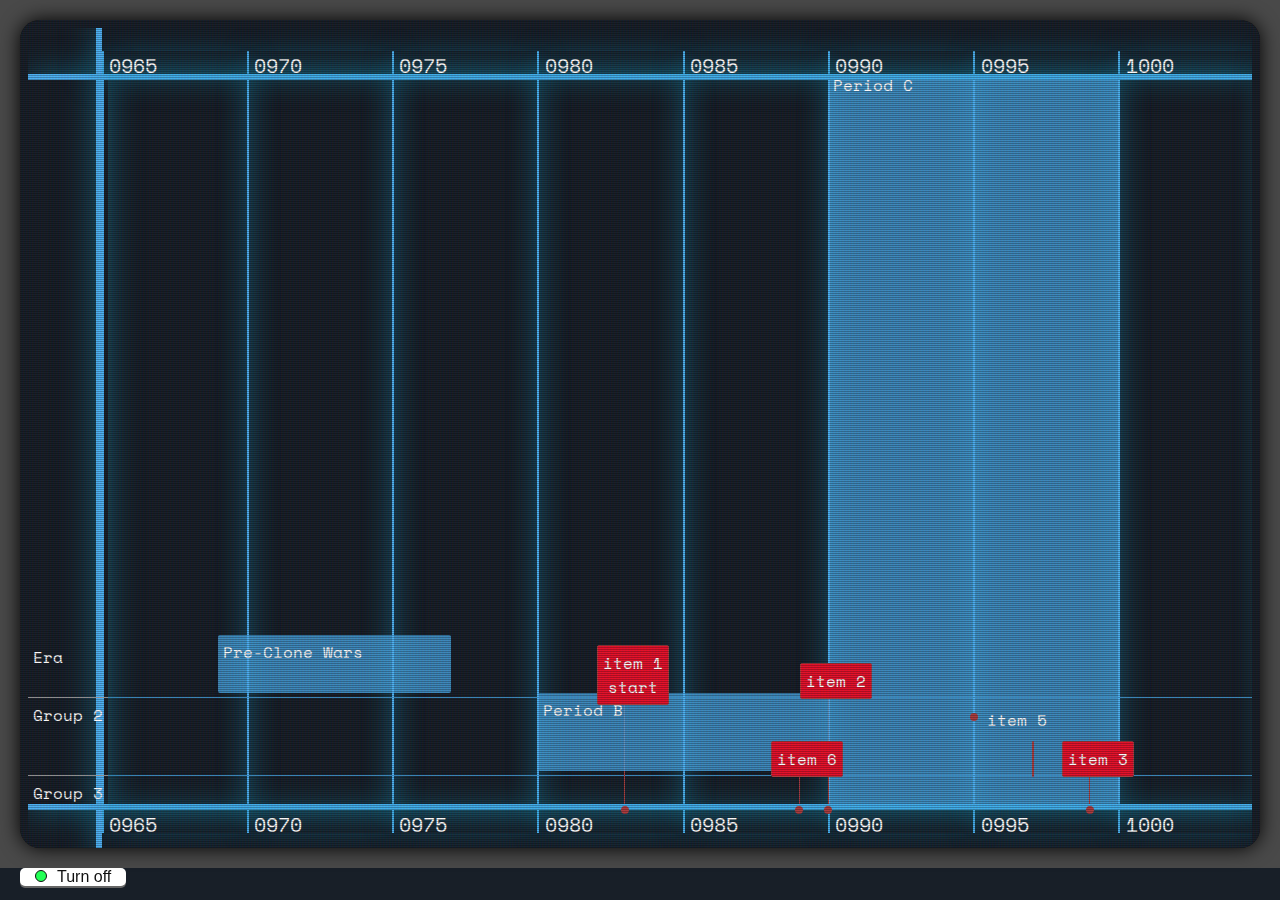
==== index.html @ 7da21a50 "crt style updates" ====
<!DOCTYPE html>
<!-- saved from url=(0071)http://visjs.org/examples/timeline/items/backgroundAreasWithGroups.html -->
<html><head><meta http-equiv="Content-Type" content="text/html; charset=UTF-8">
  <title>Star Wars | Timeline of Galactic History</title>

  <link href="./groups_files/style.css" rel="stylesheet" type="text/css">
  <link href="./groups_files/frame.css" rel="stylesheet" type="text/css">


</head>
<body>

<input type="checkbox" id="switch" checked>
<label for="switch" class="switch-label">Turn </label>

<div class="container">
	  <iframe src="groups.html" class="screen" width="800" height="600"></iframe>
	  <div class="overlay">Timeline of galactic history</div>

</div>

</body>
</html>
---- groups_files/style.css ----
body, html {
	/* Rectangle Copy: */
	background-position: 0px 0px;
	background: #181f28;
	font-family: 'space mono', sans-serif;
    font-size: 12pt;
    font-weight: 400;
}
---- groups_files/frame.css ----
body {
  background: #494949;
  color: white;
  padding: 20px;
  margin: 0px;
}

#switch {
  display: none;
}

.switch-label {
  cursor: pointer;
    background: #fff;
    color: #111;
    padding: 0px;
    padding-left: 15px;
    padding-right: 15px;
    border-radius: 5px;
    margin-top: 10px;
    box-shadow: 0 2px #666;
    position: fixed;
    bottom: 14px;
}
.switch-label::after {
  content: "on";
}
.switch-label::before {
  content: " ";
  display: inline-block;
  border-radius: 100%;
  width: 10px;
  height: 10px;
  background: #003321;
  margin-right: 10px;
  border: 1px solid #111;
}
.switch-label:active {
  box-shadow: none;
  transform: translate3d(0, 2px, 0);
}

#switch:checked + .switch-label::before {
  background: #22ff55;
}
#switch:checked + .switch-label::after {
  content: "off";
}

@keyframes flicker {
  0% {
    opacity: 0.46434;
  }
  5% {
    opacity: 0.85934;
  }
  10% {
    opacity: 0.14733;
  }
  15% {
    opacity: 0.70799;
  }
  20% {
    opacity: 0.16931;
  }
  25% {
    opacity: 0.17488;
  }
  30% {
    opacity: 0.79147;
  }
  35% {
    opacity: 0.23145;
  }
  40% {
    opacity: 0.28722;
  }
  45% {
    opacity: 0.66248;
  }
  50% {
    opacity: 0.96223;
  }
  55% {
    opacity: 0.45726;
  }
  60% {
    opacity: 0.06796;
  }
  65% {
    opacity: 0.00513;
  }
  70% {
    opacity: 0.83797;
  }
  75% {
    opacity: 0.73448;
  }
  80% {
    opacity: 0.63009;
  }
  85% {
    opacity: 0.66978;
  }
  90% {
    opacity: 0.84706;
  }
  95% {
    opacity: 0.76582;
  }
  100% {
    opacity: 0.54226;
  }
}


.container {
  background: #121010;
  height: 92vh;
  position: relative;
  overflow: hidden;
  border-radius: 20px;
  box-shadow: 0 0px 20px 0px black; 
}
.container::after {
  content: " ";
  display: block;
  position: absolute;
  top: 0;
  left: 0;
  bottom: 0;
  right: 0;
  background: rgba(18, 16, 16, 0.1);
  opacity: 0;
  z-index: 2;
  pointer-events: none;
}
.container::before {
  content: " ";
  display: block;
  position: absolute;
  top: 0;
  left: 0;
  bottom: 0;
  right: 0;
  background: linear-gradient(rgba(18, 16, 16, 0) 50%, rgba(0, 0, 0, 0.25) 50%), linear-gradient(90deg, rgba(255, 0, 0, 0.06), rgba(0, 255, 0, 0.02), rgba(0, 0, 255, 0.06));
  z-index: 2;
  background-size: 100% 2px, 3px 100%;
  pointer-events: none;
}

#switch:checked ~ .container::after {
  animation: flicker 0.15s infinite;
}

@keyframes turn-on {
  0% {
    transform: scale(1, 0.8) translate3d(0, 0, 0);
    -webkit-filter: brightness(30);
    filter: brightness(30);
    opacity: 1;
  }
  3.5% {
    transform: scale(1, 0.8) translate3d(0, 100%, 0);
  }
  3.6% {
    transform: scale(1, 0.8) translate3d(0, -100%, 0);
    opacity: 1;
  }
  9% {
    transform: scale(1.3, 0.6) translate3d(0, 100%, 0);
    -webkit-filter: brightness(30);
    filter: brightness(30);
    opacity: 0;
  }
  11% {
    transform: scale(1, 1) translate3d(0, 0, 0);
    -webkit-filter: contrast(0) brightness(0);
    filter: contrast(0) brightness(0);
    opacity: 0;
  }
  100% {
    transform: scale(1, 1) translate3d(0, 0, 0);
    -webkit-filter: contrast(1) brightness(1.2) saturate(1.3);
    filter: contrast(1) brightness(1.2) saturate(1.3);
    opacity: 1;
  }
}
@keyframes turn-off {
  0% {
    transform: scale(1, 1.3) translate3d(0, 0, 0);
    -webkit-filter: brightness(1);
    filter: brightness(1);
    opacity: 1;
  }
  60% {
    transform: scale(1.3, 0.001) translate3d(0, 0, 0);
    -webkit-filter: brightness(10);
    filter: brightness(10);
  }
  100% {
    animation-timing-function: cubic-bezier(0.755, 0.05, 0.855, 0.06);
    transform: scale(0, 0.0001) translate3d(0, 0, 0);
    -webkit-filter: brightness(50);
    filter: brightness(50);
  }
}
.screen {
  width: 100%;
  height: 100%;
  border: none;
}

#switch ~ .container > .screen {
  animation: turn-off 0.55s cubic-bezier(0.23, 1, 0.32, 1);
  animation-fill-mode: forwards;
}

#switch:checked ~ .container > .screen {
  animation: turn-on 2s linear;
  animation-fill-mode: forwards;
}

@keyframes overlay-anim {
  0% {
    visibility: hidden;
  }
  20% {
    visibility: hidden;
  }
  21% {
    visibility: visible;
  }
  100% {
    visibility: hidden;
  }
}
.overlay {
    color: #FFF;
    position: absolute;
    top: 10%;
    left: 7%;
    font-size: 30px;
    visibility: hidden;
    pointer-events: none;
   
}

#switch:checked ~ .container .overlay {
  animation: overlay-anim 5s linear;
  animation-fill-mode: forwards;
}
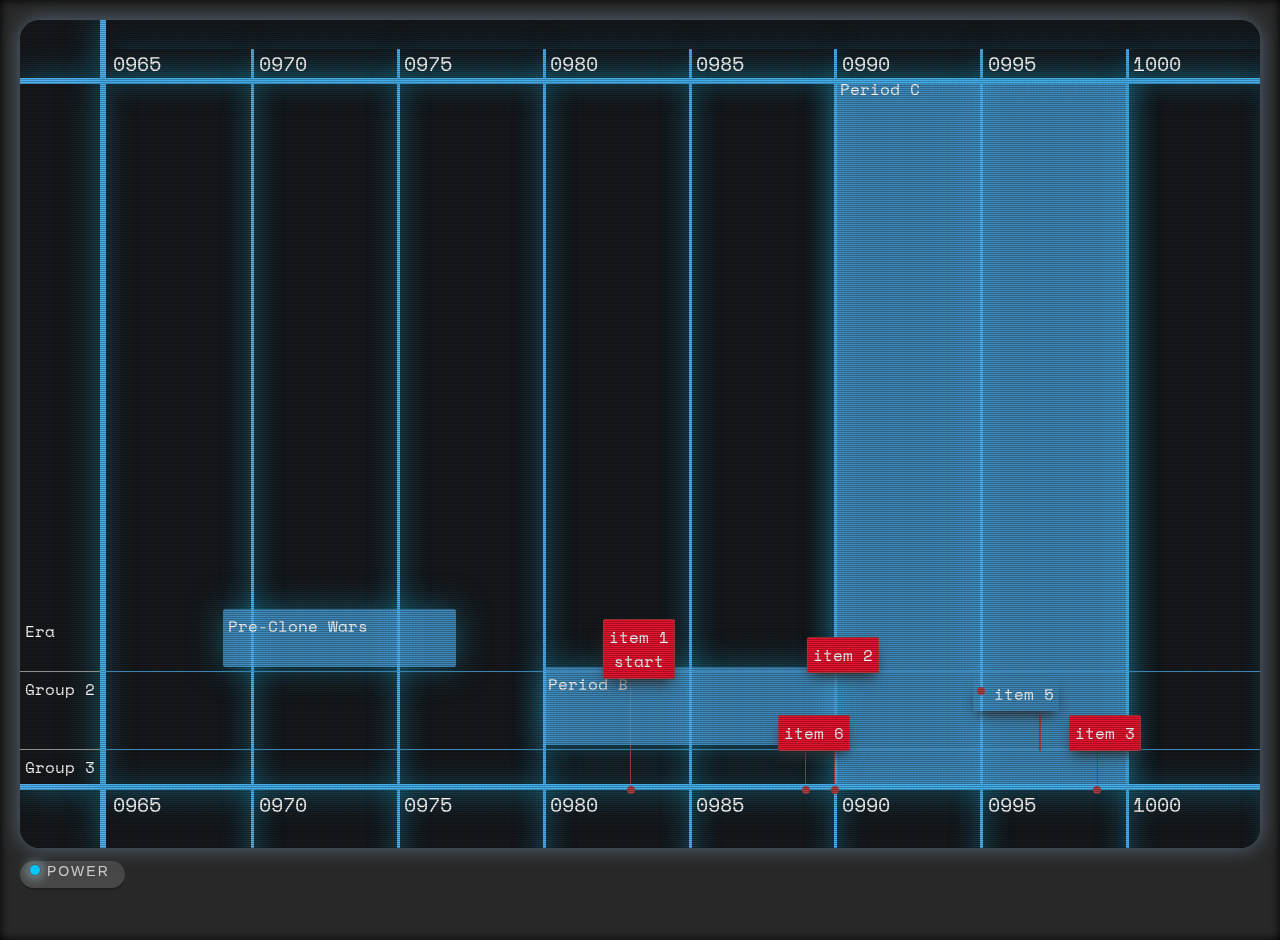
==== commit 618a7a86: "crt style updates2" ====
--- a/index.html
+++ b/index.html
@@ -11,9 +11,11 @@
 <body>
 
 <input type="checkbox" id="switch" checked>
-<label for="switch" class="switch-label">Turn </label>
+<label for="switch" class="switch-label"> </label>
+
 
 <div class="container">
+
 	  <iframe src="groups.html" class="screen" width="800" height="600"></iframe>
 	  <div class="overlay">Timeline of galactic history</div>
 
--- a/groups_files/style.css
+++ b/groups_files/style.css
@@ -1,9 +1,10 @@
-body, html {
+body {
 	/* Rectangle Copy: */
 	background-position: 0px 0px;
-	background: #181f28;
+	background: #14171a;
 	font-family: 'space mono', sans-serif;
     font-size: 12pt;
     font-weight: 400;
+    margin: 0;
 }
 
--- a/groups_files/frame.css
+++ b/groups_files/frame.css
@@ -1,8 +1,10 @@
 body {
-  background: #494949;
+  background: #282828;
   color: white;
   padding: 20px;
   margin: 0px;
+  height: 100vh;
+  box-shadow: inset 0 0 10px #000000;
 }
 
 #switch {
@@ -10,20 +12,23 @@
 }
 
 .switch-label {
-  cursor: pointer;
-    background: #fff;
-    color: #111;
-    padding: 0px;
-    padding-left: 15px;
+    cursor: pointer;
+    background: #474747;
+    color: #ccc;
+    /* padding: 0px; */
+    padding-left: 9px;
     padding-right: 15px;
-    border-radius: 5px;
-    margin-top: 10px;
-    box-shadow: 0 2px #666;
+    padding-top: 2px;
+    border-radius: 15px;
+    box-shadow: 0 2px #1e1e1e;
     position: fixed;
-    bottom: 14px;
+    bottom: 12px;
+    font-size: 14px;
+    height: 25px;
+    letter-spacing: 2px;
 }
 .switch-label::after {
-  content: "on";
+  content: "POWER";
 }
 .switch-label::before {
   content: " ";
@@ -32,8 +37,7 @@
   width: 10px;
   height: 10px;
   background: #003321;
-  margin-right: 10px;
-  border: 1px solid #111;
+  border: 1px solid #535757;
 }
 .switch-label:active {
   box-shadow: none;
@@ -41,10 +45,13 @@
 }
 
 #switch:checked + .switch-label::before {
-  background: #22ff55;
+  background: #02C8FF;
+  box-shadow: 0 0px 13px #c1eefb;
+
+
 }
 #switch:checked + .switch-label::after {
-  content: "off";
+  content: "POWER";
 }
 
 @keyframes flicker {
@@ -120,7 +127,7 @@
   position: relative;
   overflow: hidden;
   border-radius: 20px;
-  box-shadow: 0 0px 20px 0px black; 
+  box-shadow: 0 0px 20px 0px #58697b; 
 }
 .container::after {
   content: " ";
@@ -243,6 +250,7 @@
     font-size: 30px;
     visibility: hidden;
     pointer-events: none;
+        padding: 20px;
    
 }
 
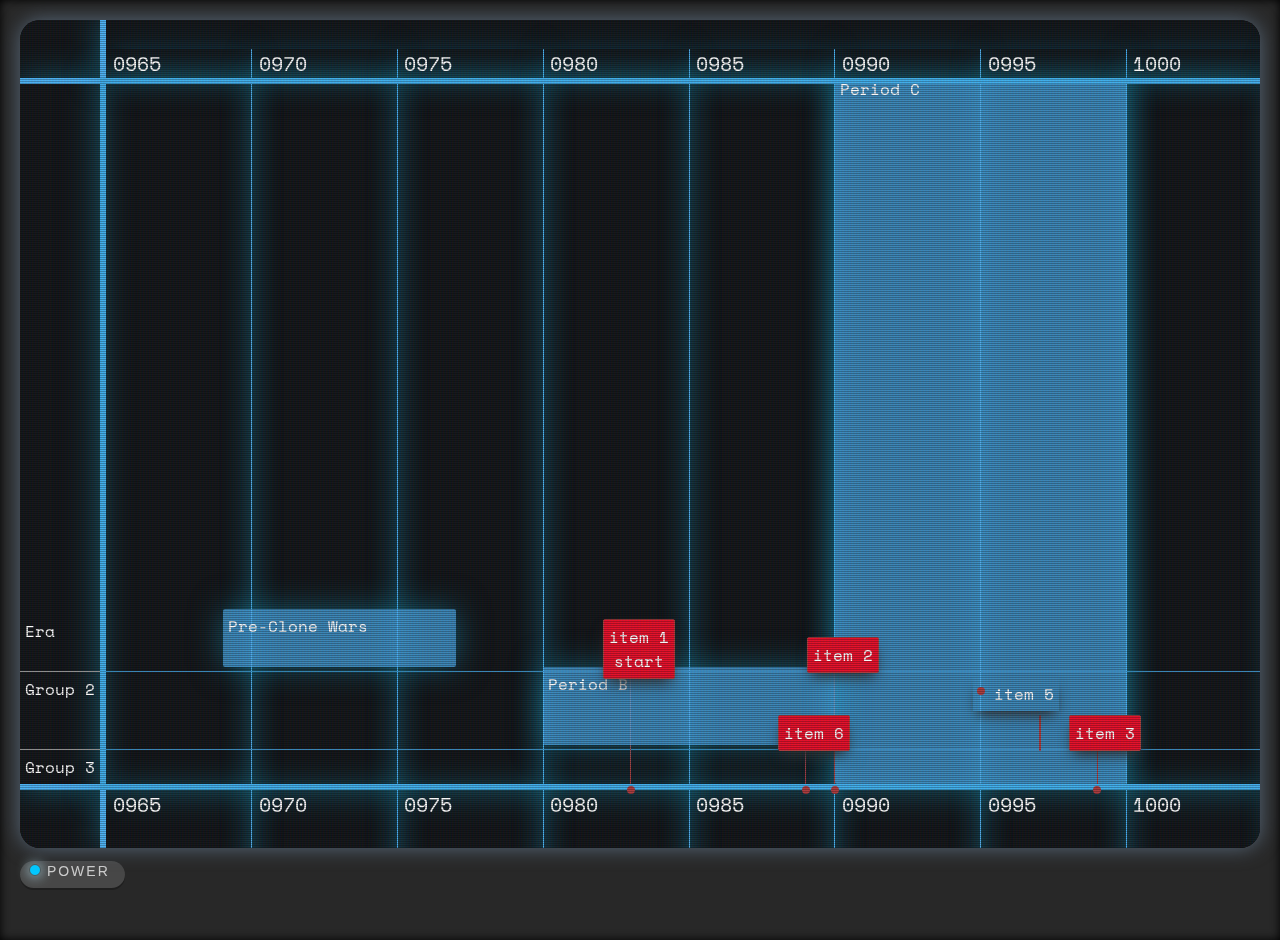
==== commit 8a05a0da: "glitch intro title" ====
--- a/index.html
+++ b/index.html
@@ -16,8 +16,8 @@
 
 <div class="container">
 
-	  <iframe src="groups.html" class="screen" width="800" height="600"></iframe>
-	  <div class="overlay">Timeline of galactic history</div>
+	  <iframe src="groups.html" class="screen"></iframe>
+	  <div class="overlay glitch" data-text="Timeline of galactic history">Timeline of galactic history</div>
 
 </div>
 
--- a/groups_files/frame.css
+++ b/groups_files/frame.css
@@ -243,14 +243,14 @@
   }
 }
 .overlay {
-    color: #FFF;
+    color: rgba(255,255,255,0.62);
     position: absolute;
     top: 10%;
     left: 7%;
     font-size: 30px;
     visibility: hidden;
     pointer-events: none;
-        padding: 20px;
+    width: 100%;
    
 }
 
@@ -258,3 +258,166 @@
   animation: overlay-anim 5s linear;
   animation-fill-mode: forwards;
 }
+
+---
+
+.glitch {
+  color: white;
+  font-size: 100px;
+  position: relative;
+  width: 400px;
+  margin: 0 auto;
+}
+
+@keyframes noise-anim {
+  0% {
+    clip: rect(5px, 9999px, 70px, 0);
+  }
+  5% {
+    clip: rect(11px, 9999px, 92px, 0);
+  }
+  10% {
+    clip: rect(40px, 9999px, 58px, 0);
+  }
+  15% {
+    clip: rect(65px, 9999px, 26px, 0);
+  }
+  20% {
+    clip: rect(92px, 9999px, 59px, 0);
+  }
+  25% {
+    clip: rect(55px, 9999px, 71px, 0);
+  }
+  30% {
+    clip: rect(29px, 9999px, 94px, 0);
+  }
+  35% {
+    clip: rect(88px, 9999px, 85px, 0);
+  }
+  40% {
+    clip: rect(45px, 9999px, 13px, 0);
+  }
+  45% {
+    clip: rect(19px, 9999px, 67px, 0);
+  }
+  50% {
+    clip: rect(78px, 9999px, 87px, 0);
+  }
+  55% {
+    clip: rect(51px, 9999px, 5px, 0);
+  }
+  60% {
+    clip: rect(39px, 9999px, 83px, 0);
+  }
+  65% {
+    clip: rect(7px, 9999px, 74px, 0);
+  }
+  70% {
+    clip: rect(4px, 9999px, 74px, 0);
+  }
+  75% {
+    clip: rect(36px, 9999px, 2px, 0);
+  }
+  80% {
+    clip: rect(92px, 9999px, 48px, 0);
+  }
+  85% {
+    clip: rect(39px, 9999px, 50px, 0);
+  }
+  90% {
+    clip: rect(28px, 9999px, 20px, 0);
+  }
+  95% {
+    clip: rect(89px, 9999px, 64px, 0);
+  }
+  100% {
+    clip: rect(46px, 9999px, 41px, 0);
+  }
+}
+.glitch:after {
+  content: attr(data-text);
+  position: absolute;
+  left: 2px;
+  top: 0;
+  color: rgba(255,255,255,0.62);
+  overflow: hidden;
+  clip: rect(0, 900px, 0, 0);
+  animation: noise-anim 2s infinite linear alternate-reverse;
+}
+
+@keyframes noise-anim-2 {
+  0% {
+    clip: rect(28px, 9999px, 21px, 0);
+  }
+  5% {
+    clip: rect(38px, 9999px, 35px, 0);
+  }
+  10% {
+    clip: rect(72px, 9999px, 2px, 0);
+  }
+  15% {
+    clip: rect(63px, 9999px, 11px, 0);
+  }
+  20% {
+    clip: rect(29px, 9999px, 84px, 0);
+  }
+  25% {
+    clip: rect(11px, 9999px, 54px, 0);
+  }
+  30% {
+    clip: rect(54px, 9999px, 63px, 0);
+  }
+  35% {
+    clip: rect(43px, 9999px, 100px, 0);
+  }
+  40% {
+    clip: rect(18px, 9999px, 9px, 0);
+  }
+  45% {
+    clip: rect(40px, 9999px, 17px, 0);
+  }
+  50% {
+    clip: rect(64px, 9999px, 24px, 0);
+  }
+  55% {
+    clip: rect(85px, 9999px, 47px, 0);
+  }
+  60% {
+    clip: rect(39px, 9999px, 49px, 0);
+  }
+  65% {
+    clip: rect(27px, 9999px, 90px, 0);
+  }
+  70% {
+    clip: rect(57px, 9999px, 44px, 0);
+  }
+  75% {
+    clip: rect(82px, 9999px, 8px, 0);
+  }
+  80% {
+    clip: rect(93px, 9999px, 26px, 0);
+  }
+  85% {
+    clip: rect(74px, 9999px, 41px, 0);
+  }
+  90% {
+    clip: rect(40px, 9999px, 82px, 0);
+  }
+  95% {
+    clip: rect(69px, 9999px, 77px, 0);
+  }
+  100% {
+    clip: rect(1px, 9999px, 41px, 0);
+  }
+}
+.glitch:before {
+  content: attr(data-text);
+  position: absolute;
+  left: -2px;
+  top: 0;
+  color: rgba(255,255,255,0.62);
+  overflow: hidden;
+  clip: rect(0, 900px, 0, 0);
+  animation: noise-anim-2 3s infinite linear alternate-reverse;
+}
+
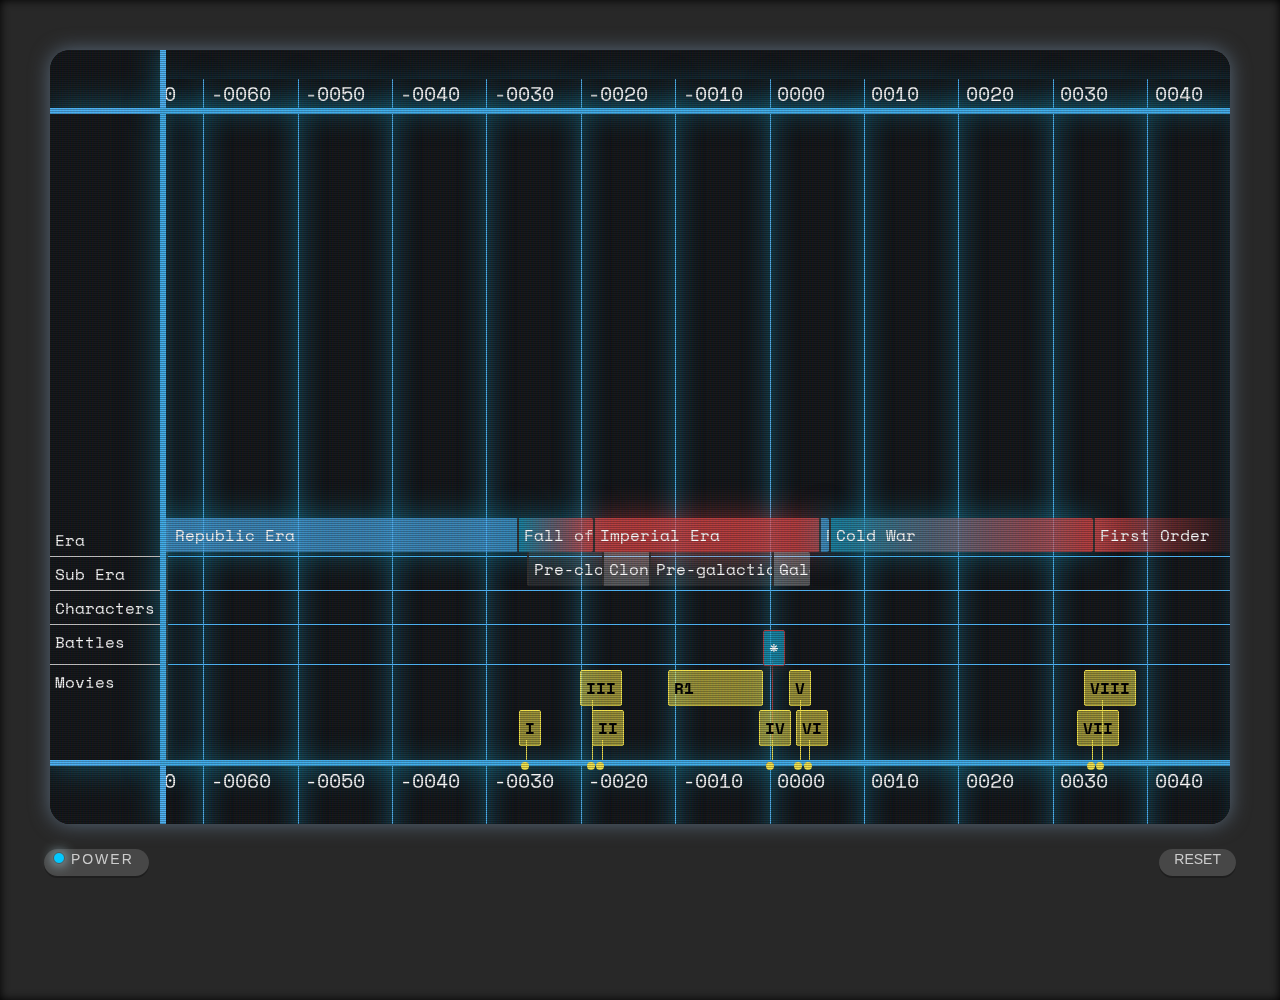
==== commit 31e78045: "minor tweaks" ====
--- a/index.html
+++ b/index.html
@@ -12,6 +12,7 @@
 
 <input type="checkbox" id="switch" checked>
 <label for="switch" class="switch-label"> </label>
+<label class="button"> </label>
 
 
 <div class="container">
--- a/groups_files/style.css
+++ b/groups_files/style.css
@@ -8,3 +8,58 @@
     margin: 0;
 }
 
+.prehistory {
+	background: rgba(255, 255, 255, 0.07) !important;
+	box-shadow: none !important;
+}
+
+.imperialera {
+	background: rgba(246, 78, 78, 0.72) !important;
+	box-shadow: 0px 0px 32px 0px rgba(246, 78, 78, 0.5) !important;
+}
+
+.falloftherepublic {
+	background: -moz-linear-gradient(left, rgba(25,167,207,0.72) 0%, rgba(246,78,78,0.72) 100%) !important; /* FF3.6-15 */
+	background: -webkit-linear-gradient(left, rgba(25,167,207,0.72) 0%,rgba(246,78,78,0.72) 100%) !important; /* Chrome10-25,Safari5.1-6 */
+	background: linear-gradient(to right, rgba(25,167,207,0.72) 0%,rgba(246,78,78,0.72) 100%) !important; /* W3C, IE10+, FF16+, Chrome26+, Opera12+, Safari7+ */
+	filter: progid:DXImageTransform.Microsoft.gradient( startColorstr='#b819a7cf', endColorstr='#b8f64e4e',GradientType=1 ); /* IE6-9 */
+}
+
+.falloftheoldrepublic {
+	background: rgba(78, 180, 246, 0.22) !important;
+	box-shadow: none !important;
+}
+
+.firstorder {
+	background: -moz-linear-gradient(left, rgba(246,78,78,0.72) 0%, rgba(255,255,255,0) 100%) !important; /* FF3.6-15 */
+	background: -webkit-linear-gradient(left, rgba(246,78,78,0.72) 0%,rgba(255,255,255,0) 100%) !important; /* Chrome10-25,Safari5.1-6 */
+	background: linear-gradient(to right, rgba(246,78,78,0.72) 0%,rgba(255,255,255,0) 100%) !important; /* W3C, IE10+, FF16+, Chrome26+, Opera12+, Safari7+ */
+	box-shadow: none !important;
+}
+
+.movie {
+	background: rgba(246, 231, 78, .6);
+	box-shadow: none !important;
+	color: black;
+	font-weight: bold;
+	text-transform: uppercase;
+	border-color: rgba(246, 231, 78, 1) !important;
+}
+
+.preclone {
+	background: rgba(255,255,255, 0.1) !important;
+	box-shadow: none !important;
+}
+
+.theclonewars {
+	background: rgba(255,255,255, .3) !important;
+	box-shadow: none !important;
+}
+
+.battlegood {
+	background: rgba(25,167,207,0.72) !important;
+}
+
+.battlebad {
+	background: red !important;
+}--- a/groups_files/frame.css
+++ b/groups_files/frame.css
@@ -1,15 +1,39 @@
 body {
   background: #282828;
   color: white;
-  padding: 20px;
+  padding: 50px;
   margin: 0px;
   height: 100vh;
   box-shadow: inset 0 0 10px #000000;
+
 }
 
 #switch {
   display: none;
 }
+
+.button {
+    cursor: pointer;
+    background: #474747;
+    color: #ccc;
+    /* padding: 0px; */
+    padding-left: 15px;
+    padding-right: 15px;
+    padding-top: 2px;
+    border-radius: 15px;
+    box-shadow: 0 2px #1e1e1e;
+    position: fixed;
+    bottom: 24px;
+    right: 44px;
+    font-size: 14px;
+    height: 25px;
+}
+
+.button::after {
+  content: "RESET";
+}
+
+
 
 .switch-label {
     cursor: pointer;
@@ -22,7 +46,8 @@
     border-radius: 15px;
     box-shadow: 0 2px #1e1e1e;
     position: fixed;
-    bottom: 12px;
+    bottom: 24px;
+    left: 44px;
     font-size: 14px;
     height: 25px;
     letter-spacing: 2px;
@@ -123,7 +148,7 @@
 
 .container {
   background: #121010;
-  height: 92vh;
+  height: 86vh;
   position: relative;
   overflow: hidden;
   border-radius: 20px;
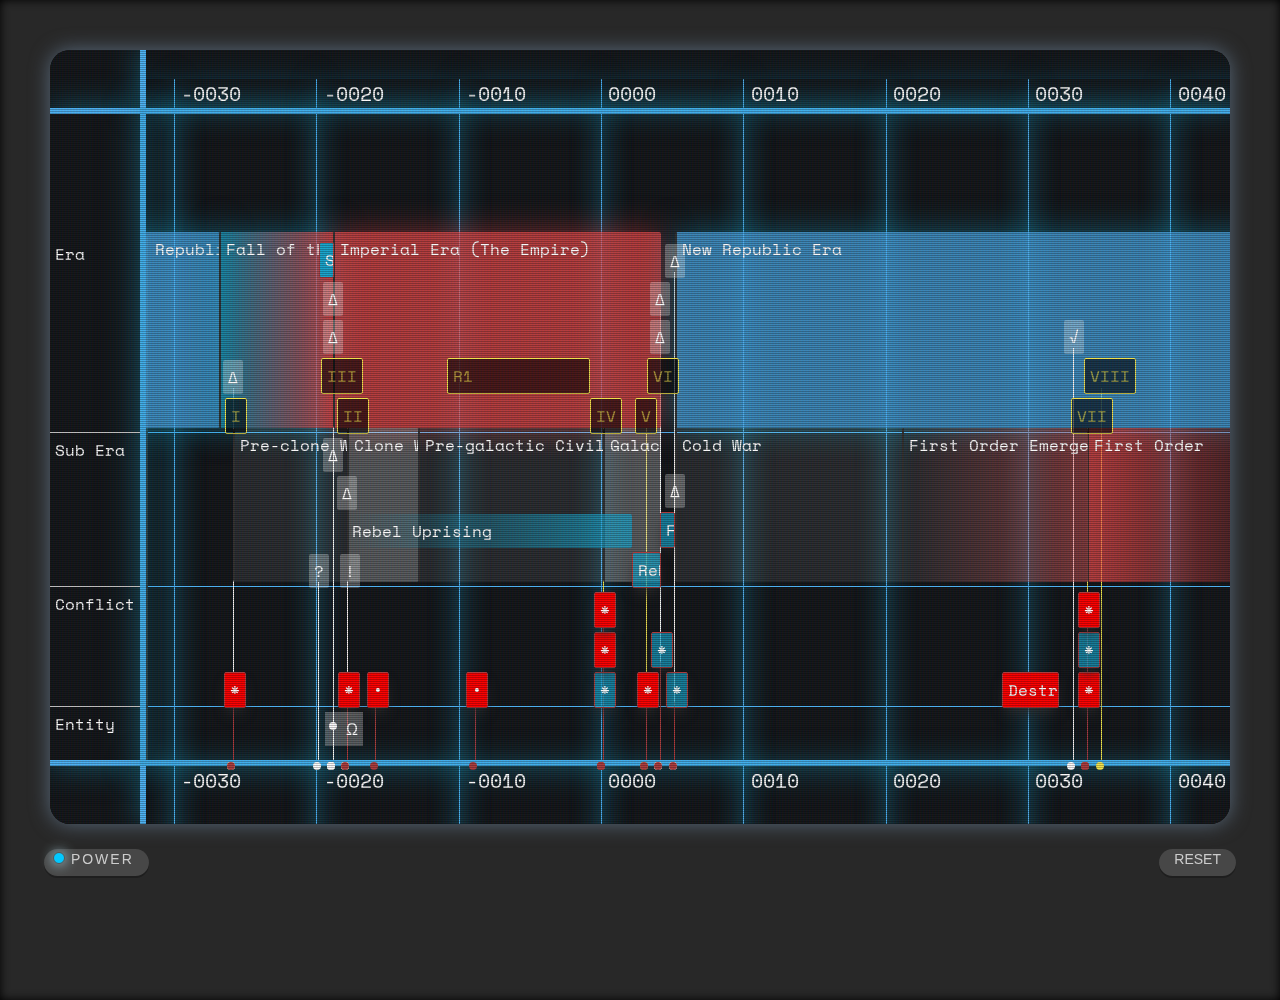
==== commit d2e586dd: "moved movies to top, removed movie row" ====
--- a/index.html
+++ b/index.html
@@ -1,6 +1,6 @@
 <!DOCTYPE html>
 <!-- saved from url=(0071)http://visjs.org/examples/timeline/items/backgroundAreasWithGroups.html -->
-<html><head><meta http-equiv="Content-Type" content="text/html; charset=UTF-8">
+<html lang="en"><head><meta http-equiv="Content-Type" content="text/html; charset=UTF-8">
   <title>Star Wars | Timeline of Galactic History</title>
 
   <link href="./groups_files/style.css" rel="stylesheet" type="text/css">
--- a/groups_files/style.css
+++ b/groups_files/style.css
@@ -8,6 +8,11 @@
     margin: 0;
 }
 
+a {
+    color: white;
+    text-decoration: none;
+}
+
 .prehistory {
 	background: rgba(255, 255, 255, 0.07) !important;
 	box-shadow: none !important;
@@ -16,6 +21,11 @@
 .imperialera {
 	background: rgba(246, 78, 78, 0.72) !important;
 	box-shadow: 0px 0px 32px 0px rgba(246, 78, 78, 0.5) !important;
+}
+
+.bluebg {
+	background: rgba(25,167,207, 1) !important;
+	box-shadow: none !important;
 }
 
 .falloftherepublic {
@@ -37,11 +47,27 @@
 	box-shadow: none !important;
 }
 
+.blacktored {
+	background: -moz-linear-gradient(left, rgba(255,255,255,0) 0%, rgba(246,78,78,0.42) 100%) !important; /* FF3.6-15 */
+	background: -webkit-linear-gradient(left, rgba(255,255,255,0) 0%,rgba(246,78,78,0.42) 100%) !important; /* Chrome10-25,Safari5.1-6 */
+	background: linear-gradient(to right, rgba(255,255,255,0) 0%,rgba(246,78,78,0.42) 100%) !important; /* W3C, IE10+, FF16+, Chrome26+, Opera12+, Safari7+ */
+	box-shadow: none !important;
+}
+
+.blacktoblue {
+	background: -moz-linear-gradient(left, rgba(255,255,255,0) 0%, rgba(25,167,207,0.72) 100%) !important; /* FF3.6-15 */
+	background: -webkit-linear-gradient(left, rgba(255,255,255,0) 0%,rgba(25,167,207,0.72) 100%) !important; /* Chrome10-25,Safari5.1-6 */
+	background: linear-gradient(to right, rgba(255,255,255,0) 0%,rgba(25,167,207,0.72) 100%) !important; /* W3C, IE10+, FF16+, Chrome26+, Opera12+, Safari7+ */
+	box-shadow: none !important;
+	border: 0px;
+}
+
 .movie {
-	background: rgba(246, 231, 78, .6);
+/*	background: rgba(246, 231, 78, .6);*/
+	background: rgba(0, 0, 0, .6);
 	box-shadow: none !important;
-	color: black;
-	font-weight: bold;
+	color: rgba(246, 231, 78, .6);
+
 	text-transform: uppercase;
 	border-color: rgba(246, 231, 78, 1) !important;
 }
@@ -54,6 +80,7 @@
 .theclonewars {
 	background: rgba(255,255,255, .3) !important;
 	box-shadow: none !important;
+	border: 0px;
 }
 
 .battlegood {
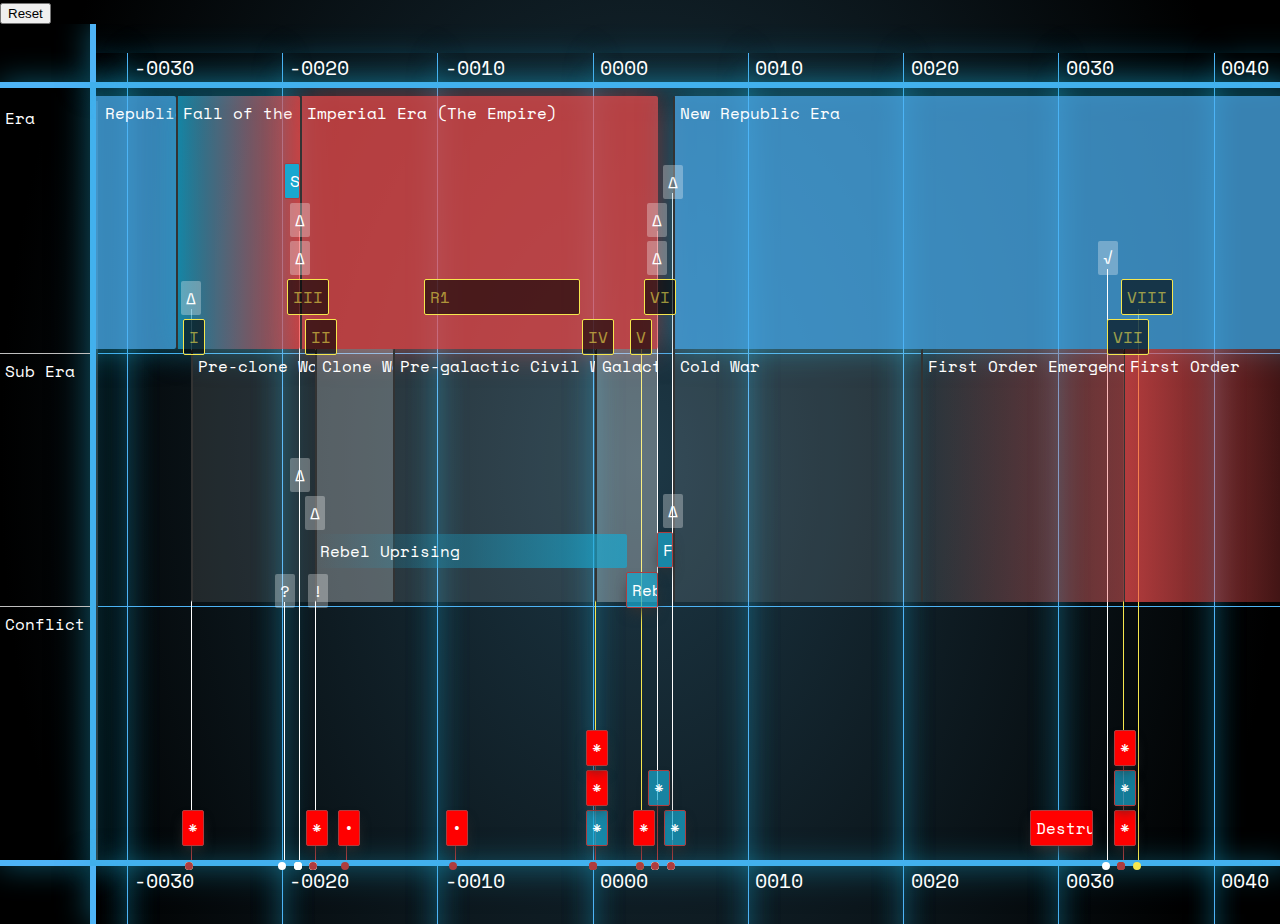
==== commit d9249c84: "deleted outer frame, was causing too much lag" ====
--- a/index.html
+++ b/index.html
@@ -3,24 +3,136 @@
 <html lang="en"><head><meta http-equiv="Content-Type" content="text/html; charset=UTF-8">
   <title>Star Wars | Timeline of Galactic History</title>
 
+
+  <script src="./groups_files/vis.js"></script>
+  <link href="./groups_files/vis-timeline-graph2d.min.css" rel="stylesheet" type="text/css">
   <link href="./groups_files/style.css" rel="stylesheet" type="text/css">
-  <link href="./groups_files/frame.css" rel="stylesheet" type="text/css">
-
+  
+<link href="https://fonts.googleapis.com/css?family=Space+Mono:400,700" rel="stylesheet">
 
 </head>
 <body>
 
-<input type="checkbox" id="switch" checked>
-<label for="switch" class="switch-label"> </label>
-<label class="button"> </label>
+<input type="button" id="window1" value="Reset"><br>
+
+  <div id="visualization">
+
+  </div>
+  </div>
+
+<script>
+  var items = new vis.DataSet([
+
+// first level eras
+
+    {id: 'A', className: 'prehistory', content: 'Prehistory', start: new Date(-6021,0,1), end: new Date(-3277,0,1), type: 'background'},
+    {id: 'B', className: 'falloftheoldrepublic', content: 'Fall of the Old Republic (Dark Age)', start: new Date(-3278,0,1), end: new Date(-1032,0,1), type: 'background'},
+    {id: 'C', content: 'Republic Era', start: new Date(-1032,0,1), end: new Date(-0033,0,1), type: 'background', group: 1}, 
+    {id: 'D', className: 'falloftherepublic', content: 'Fall of the Republic', start: new Date(-0033,0,1), end: new Date(-0019,0,1), type: 'background', group: 1},
+    {id: 'E', className: 'imperialera', content: 'Imperial Era (The Empire)', start: new Date(-0019,0,1), end: '0004', type: 'background', group: 1},
+    {id: 'F', content: 'New Republic Era', start: '0005', end: '0050', type: 'background', group: 1},
+    {id: 'G', className: 'preclone  ', content: 'Cold War', start: '0005', end: '0034', type: 'background', group: 2 },
+    {id: 'H', className: 'firstorder', content: 'First Order', title: 'First Order - Resistance War', start: '0034', end: '0050', type: 'background', group: 2  },
+
+// sub eras
+    {id: 'I', className: 'preclone', content: 'Pre-clone Wars', start: new Date(-0032,0,1), end: new Date(-0022,0,1), type: 'background', group: 2},
+    // BUG this entry is not rendering correctly with the start year of 22 and end of 19. Used alternate so it will render
+    {id: 'J', className: 'theclonewars', content: 'Clone Wars', start: new Date(-0018,0,1), end: new Date(-0015,0,1), type: 'background', group: 2},
+    {id: 'K', className: 'preclone', content: 'Pre-galactic Civil War', start: new Date(-0015,0,1), end: '0000', type: 'background', group: 2},
+    {id: 'L', className: 'theclonewars', content: 'Galactic Civil War', start: '0000', end: '0004', type: 'background', group: 2},
+    {id: 'M', className: 'theclonewars', content: '√', title: 'Senator Lanever Villecham is elected Chancellor of the New Republic', start: '0033', group: 1},
+    {id: 'n', className: 'blacktored', content: 'First Order Emergence', title: 'The First Order begins using Rinnrivin Dis cartel and the Amaxine warriors to procure funds for rebuilding its navy', start: '0021', end: '0034', type: 'background', group: 2  },
+    {id: 'O', className: 'bluebg', content: 'Separatists', title: 'Thousands of star systems leave the Republic and join the Confederacy of Independent Systems and Count Dooku.', start: new Date(-0024,0,1), end: new Date(-0019,0,1), type: 'range', group: 1},
+    {id: 'P', className: 'bluebg', content: 'Jedi–Sith war', start: new Date(-2032,0,1), end: new Date(-1032,0,1), type: 'range', group: 4  },
 
 
-<div class="container">
 
-	  <iframe src="groups.html" class="screen"></iframe>
-	  <div class="overlay glitch" data-text="Timeline of galactic history">Timeline of galactic history</div>
 
+// Group 10 = Media, movies, etc
+     
+    {id: 1, className: 'movie', content: 'I',  title: 'Episode 1: The Phantom Menace',start: new Date(-0032,0,1), group: 1},
+    {id: 2, className: 'movie', content: 'II',  title: 'Episode 2: Attack of the Clones',  start: new Date(-0022,0,1), group: 1},
+    {id: 3, className: 'movie', content: 'III',  title: 'Episode 3: Revenge of the Sith',  start: new Date(-0019,0,1), group: 1},
+    {id: 4, className: 'movie', content: 'IV',  title: 'Episode 4: A New Hope',  start: '0000', group: 1},
+    {id: 5, className: 'movie', content: 'V',  title: 'Episode 5: The Empire Strikes Back',  start: '0003', group: 1},
+    {id: 6, className: 'movie', content: 'VI',  title: 'Episode 6: Return of the Jedi',  start: '0004', group: 1},
+    {id: 7, className: 'movie', content: 'VII',  title: 'Episode 7: The Force Awakens',  start: '0034', group: 1},
+    {id: 8, className: 'movie', content: 'VIII',  title: 'Episode 8: The Last Jedi',  start: '0035', group: 1},
+    {id: 9, className: 'movie', content: 'R1',  title: 'Rogue One',  start: new Date(-0013,0,1), end: new Date(-0001,0,1), group: 1},
+
+
+// Group 4 Conflict
+    {id: 10, className: 'battlegood',  content: '<a href="http://starwars.wikia.com/wiki/Battle_of_Yavin" target="_blank">*</a>', title: 'Battle of Yavin - The destruction of the first Death Star',start: '0000', group: 4},
+    {id: 11, className: 'theclonewars',  content: '<a href="http://starwars.wikia.com/wiki/Military_Disarmament_Act" target="_blank">∆</a>', title: 'Military Disarmament Act',start: '0004', group: 1},
+    {id: 12, className: 'battlegood',  content: '<a href="http://starwars.wikia.com/wiki/Battle_of_Jakku" target="_blank">*</a>', title: 'Battle of Jakku',start: '0005', group: 4},
+    {id: 13, className: 'battlebad',  content: '<a href="http://starwars.wikia.com/wiki/Attack_on_Tuanul" target="_blank">*</a>', title: 'Attack on Tuanul',start: '0034', group: 4},
+    {id: 14, className: 'battlegood',  content: '<a href="http://starwars.wikia.com/wiki/Battle_on_Takodana" target="_blank">*</a>', title: 'Battle on Takodana',start: '0034', group: 4},
+    {id: 15, className: 'battlebad',  content: '<a href="http://starwars.wikia.com/wiki/Assault_on_Starkiller_Base" target="_blank">*</a>', title: 'Assault on Starkiller Base',start: '0034', group: 4},
+    {id: 16, className: 'battlegood',  content: '<a href="http://starwars.wikia.com/wiki/Alliance_to_Restore_the_Republic" target="_blank">Rebel Alliance</a>', title: 'The Alliance to Restore the Republic',start: '0002', end: '0004', group: 2},
+    {id: 17, className: 'battlegood',  content: 'Formation of the New Republic', title: 'The Rebel Alliance begins reorganizing into the New Republic',start: '0004', end: '0005', group: 2},
+    {id: 18, className: 'battlegood',  content: '<a href="http://starwars.wikia.com/wiki/Battle_of_Endor" target="_blank">*</a>', title: 'Battle of Endor',start: '0004', group: 4},
+    {id: 19, className: 'battlebad',  content: '<a href="http://starwars.wikia.com/wiki/Battle_of_Hoth" target="_blank">*</a>', title: 'Battle of Hoth (Echo Base)',start: '0003', group: 4},
+    {id: 20, className: 'blacktoblue',  content: 'Rebel Uprising', title: 'Bail Organa and Ahsoka Tano organize a rebel network',start:  new Date(-0018,0,1), end: '0002', group: 2},
+    {id: 21, className: 'battlebad', content: '•',  title: 'The Death Star moved to Scarif',  start: new Date(-009,0,1), group: 4},
+    {id: 22, className: 'battlebad', content: '*',  title: 'Jedha City is destroyed by the Death Star.',  start: '0000', group: 4},
+    {id: 23, className: 'battlebad', content: '*',  title: 'Alderaan is destroyed by the Death Star',  start: '0000', group: 4},
+    {id: 24, className: 'battlebad', content: '•',  title: 'Construction of the Death Star begins over Geonosis',  start: new Date(-0020,0,1), group: 4},
+    {id: 25, className: 'battlebad', content: '<a href="http://starwars.wikia.com/wiki/Destruction_of_Luke_Skywalker%27s_Jedi" target="_blank">Destruction of Skywalker Jedi</a>',  title: 'Luke Skywalker goes into exile. Unknown period of time between 28 ABY and 34 ABY', type: 'range',start: '0028', end:'0032', group: 4},
+
+    {id: 27, className: 'theclonewars',  content: '<a href="http://starwars.wikia.com/wiki/Imperial-Republic_peace_talks" target="_blank">∆</a>', title: 'Imperial-Republic peace talks',start: '0005', group: 2},
+    {id: 28, className: 'theclonewars',  content: '∆', title: 'The New Republic restores the Galactic Senate on Chandrila, its capital.',start: '0004', group: 1},
+    {id: 29, className: 'theclonewars', type: 'point', content: 'Ω', title: 'Obi-Wan Kenobi goes into exile on Tatooine. Yoda goes into exile on Dagobah.',start: new Date(-0019,0,1), group: 5},
+    {id: 39, className: 'theclonewars',  content: '<a href="http://starwars.wikia.com/wiki/Order_66" target="_blank">∆</a>', title: 'Order 66 wipes out the Jedi Order and nearly all Jedi.', start: new Date(-0019,0,1), group: 1},
+    {id: 40, className: 'battlebad',  content: '<a href="http://starwars.wikia.com/wiki/Battle_of_Geonosis">*</a>', title: 'Battle of Geonosis', start: new Date(-0022,0,1), group: 4},
+    {id: 41, className: 'battlebad',  content: '<a href="http://starwars.wikia.com/wiki/Invasion_of_Naboo">*</a>', title: 'Invasion of Naboo', start: new Date(-0032,0,1), group: 4},
+    {id: 42, className: 'theclonewars',  content: '<a href="http://starwars.wikia.com/wiki/Order_66" target="_blank">∆</a>', title: 'Senator Sheev Palpatine is elected Supreme Chancellor of the Republic, replacing Finis Valorum.', start: new Date(-0032,0,1), group: 1},
+    {id: 43, className: 'theclonewars',  content: '<a href="http://starwars.wikia.com/wiki/Order_66" target="_blank">?</a>', title: 'The Galactic Senate debates the Military Creation Act to determine whether the Galactic Republic should raise an army', start: new Date(-0024,0,1), group: 2},
+    {id: 44, className: 'theclonewars',  content: '<a href="http://starwars.wikia.com/wiki/Order_66" target="_blank">!</a>', title: 'Plot to assassinate Padmé Amidala. Separatist leaders hope to silence the senator from Naboo, who opposes the Military Creation Act.', start: new Date(-0022,0,1), group: 2},
+    {id: 45, className: 'theclonewars',  content: '<a href="http://starwars.wikia.com/wiki/Order_66" target="_blank">∆</a>', title: 'Jar Jar Binks proposes that Chancellor Palpatine be given emergency powers to raise an army without the interference of the Senate.', start: new Date(-0022,0,1), group: 2},
+    {id: 46, className: 'theclonewars',  content: '<a href="http://starwars.wikia.com/wiki/Order_66" target="_blank">∆</a>', title: 'Anakin Skywalker is anointed Darth Vader, Dark Lord of the Sith.', start: new Date(-0019,0,1), group: 2},
+    {id: 47, className: 'theclonewars',  content: '<a href="http://starwars.wikia.com/wiki/Order_66" target="_blank">∆</a>', title: 'The Republic is reorganized into the first Galactic Empire by Chancellor Palpatine – secretly the Dark Lord of the Sith Darth Sidious – who declares himself Galactic Emperor', start: new Date(-0019,0,1), group: 1},
+    {id: 48, className: 'theclonewars',  content: '<a href="http://starwars.wikia.com/wiki/Galactic_Concordance" target="_blank">∆</a>', title: 'The Galactic Concordance. The New Republic and Galactic Empire cease hostilities and both powers begin a process of disarmament.<br>The remaining forces of the Galactic Empire retreat to the Unknown Regions',start: '0005', group: 1},
+
+
+  ]);
+
+  var groups = new vis.DataSet([
+    {id: 1, content: 'Era'},
+    {id: 2, content: 'Sub Era'},
+    {id: 4, content: 'Conflict'},
+  ]);
+
+  var container = document.getElementById('visualization');
+  var options = {
+    min: new Date(-6021, 0, 1),
+    max: '0050',
+    start: new Date(-0040,0,1),  // start and end dictate where the window is zoomed to on load
+    end: '0045', // start and end dictate where the window is zoomed to on load
+    height: '100vh',
+    orientation: 'both',  
+    showCurrentTime: false,
+    zoomMin: 1000 * 60 * 60 * 24 * 365 * 12  // Cannot zoom closer than 1 year increment
+
+  };
+
+
+
+  var timeline = new vis.Timeline(container, items, groups, options);
+
+  document.getElementById('window1').onclick = function() {
+    timeline.setWindow(new Date(-0040,0,1), '0045');
+  };
+
+
+</script>
+
+<div style="display: none;"><div class="niice-bar" id="niice-bar">
+    <div class="boards">
+    </div>
+    <div class="loading-spinner">Loading…</div>
+    <div class="error-text">
+      <span class="msg"></span>
+      <span class="close-cross">×</span>
+    </div>
 </div>
-
-</body>
-</html>+</div></body></html>--- a/groups_files/vis-timeline-graph2d.min.css
+++ b/groups_files/vis-timeline-graph2d.min.css
@@ -0,0 +1,849 @@
+.vis .overlay {
+	position: absolute;
+	top: 0;
+	left: 0;
+	width: 100%;
+	height: 100%;
+	z-index: 10
+}
+.vis-active {
+	box-shadow: 0 0 10px #86d5f8
+}
+.vis [class*=span] {
+	min-height: 0;
+	width: auto
+}
+div.vis-configuration {
+	position: relative;
+	display: block;
+	float: left;
+	font-size: 12px
+}
+div.vis-configuration-wrapper {
+	display: block;
+	width: 700px
+}
+div.vis-configuration-wrapper::after {
+	clear: both;
+	content: "";
+	display: block
+}
+div.vis-configuration.vis-config-option-container {
+	display: block;
+	width: 495px;
+	background-color: #fff;
+	border: 2px solid #f7f8fa;
+	border-radius: 4px;
+	margin-top: 20px;
+	left: 10px;
+	padding-left: 5px
+}
+div.vis-configuration.vis-config-button {
+	display: block;
+	width: 495px;
+	height: 25px;
+	vertical-align: middle;
+	line-height: 25px;
+	background-color: #f7f8fa;
+	border: 2px solid #ceced0;
+	border-radius: 4px;
+	margin-top: 20px;
+	left: 10px;
+	padding-left: 5px;
+	cursor: pointer;
+	margin-bottom: 30px
+}
+div.vis-configuration.vis-config-button.hover {
+	background-color: #4588e6;
+	border: 2px solid #214373;
+	color: #fff
+}
+div.vis-configuration.vis-config-item {
+	display: block;
+	float: left;
+	width: 495px;
+	height: 25px;
+	vertical-align: middle;
+	line-height: 25px
+}
+div.vis-configuration.vis-config-item.vis-config-s2 {
+	left: 10px;
+	background-color: #f7f8fa;
+	padding-left: 5px;
+	border-radius: 3px
+}
+div.vis-configuration.vis-config-item.vis-config-s3 {
+	left: 20px;
+	background-color: #e4e9f0;
+	padding-left: 5px;
+	border-radius: 3px
+}
+div.vis-configuration.vis-config-item.vis-config-s4 {
+	left: 30px;
+	background-color: #cfd8e6;
+	padding-left: 5px;
+	border-radius: 3px
+}
+div.vis-configuration.vis-config-header {
+	font-size: 18px;
+	font-weight: 700
+}
+div.vis-configuration.vis-config-label {
+	width: 120px;
+	height: 25px;
+	line-height: 25px
+}
+div.vis-configuration.vis-config-label.vis-config-s3 {
+	width: 110px
+}
+div.vis-configuration.vis-config-label.vis-config-s4 {
+	width: 100px
+}
+div.vis-configuration.vis-config-colorBlock {
+	top: 1px;
+	width: 30px;
+	height: 19px;
+	border: 1px solid #444;
+	border-radius: 2px;
+	padding: 0;
+	margin: 0;
+	cursor: pointer
+}
+input.vis-configuration.vis-config-checkbox {
+	left: -5px
+}
+input.vis-configuration.vis-config-rangeinput {
+	position: relative;
+	top: -5px;
+	width: 60px;
+	padding: 1px;
+	margin: 0;
+	pointer-events: none
+}
+input.vis-configuration.vis-config-range {
+	-webkit-appearance: none;
+	border: 0 solid #fff;
+	background-color: rgba(0, 0, 0, 0);
+	width: 300px;
+	height: 20px
+}
+input.vis-configuration.vis-config-range::-webkit-slider-runnable-track {
+	width: 300px;
+	height: 5px;
+	background: #dedede;
+	background: -moz-linear-gradient(top, #dedede 0, #c8c8c8 99%);
+	background: -webkit-gradient(linear, left top, left bottom, color-stop(0, #dedede), color-stop(99%, #c8c8c8));
+	background: -webkit-linear-gradient(top, #dedede 0, #c8c8c8 99%);
+	background: -o-linear-gradient(top, #dedede 0, #c8c8c8 99%);
+	background: -ms-linear-gradient(top, #dedede 0, #c8c8c8 99%);
+	background: linear-gradient(to bottom, #dedede 0, #c8c8c8 99%);
+	border: 1px solid #999;
+	box-shadow: #aaa 0 0 3px 0;
+	border-radius: 3px
+}
+input.vis-configuration.vis-config-range::-webkit-slider-thumb {
+	-webkit-appearance: none;
+	border: 1px solid #14334b;
+	height: 17px;
+	width: 17px;
+	border-radius: 50%;
+	background: #3876c2;
+	background: -moz-linear-gradient(top, #3876c2 0, #385380 100%);
+	background: -webkit-gradient(linear, left top, left bottom, color-stop(0, #3876c2), color-stop(100%, #385380));
+	background: -webkit-linear-gradient(top, #3876c2 0, #385380 100%);
+	background: -o-linear-gradient(top, #3876c2 0, #385380 100%);
+	background: -ms-linear-gradient(top, #3876c2 0, #385380 100%);
+	background: linear-gradient(to bottom, #3876c2 0, #385380 100%);
+	box-shadow: #111927 0 0 1px 0;
+	margin-top: -7px
+}
+input.vis-configuration.vis-config-range:focus {
+	outline: 0
+}
+input.vis-configuration.vis-config-range:focus::-webkit-slider-runnable-track {
+	background: #9d9d9d;
+	background: -moz-linear-gradient(top, #9d9d9d 0, #c8c8c8 99%);
+	background: -webkit-gradient(linear, left top, left bottom, color-stop(0, #9d9d9d), color-stop(99%, #c8c8c8));
+	background: -webkit-linear-gradient(top, #9d9d9d 0, #c8c8c8 99%);
+	background: -o-linear-gradient(top, #9d9d9d 0, #c8c8c8 99%);
+	background: -ms-linear-gradient(top, #9d9d9d 0, #c8c8c8 99%);
+	background: linear-gradient(to bottom, #9d9d9d 0, #c8c8c8 99%)
+}
+input.vis-configuration.vis-config-range::-moz-range-track {
+	width: 300px;
+	height: 10px;
+	background: #dedede;
+	background: -moz-linear-gradient(top, #dedede 0, #c8c8c8 99%);
+	background: -webkit-gradient(linear, left top, left bottom, color-stop(0, #dedede), color-stop(99%, #c8c8c8));
+	background: -webkit-linear-gradient(top, #dedede 0, #c8c8c8 99%);
+	background: -o-linear-gradient(top, #dedede 0, #c8c8c8 99%);
+	background: -ms-linear-gradient(top, #dedede 0, #c8c8c8 99%);
+	background: linear-gradient(to bottom, #dedede 0, #c8c8c8 99%);
+	border: 1px solid #999;
+	box-shadow: #aaa 0 0 3px 0;
+	border-radius: 3px
+}
+input.vis-configuration.vis-config-range::-moz-range-thumb {
+	border: none;
+	height: 16px;
+	width: 16px;
+	border-radius: 50%;
+	background: #385380
+}
+input.vis-configuration.vis-config-range:-moz-focusring {
+	outline: 1px solid #fff;
+	outline-offset: -1px
+}
+input.vis-configuration.vis-config-range::-ms-track {
+	width: 300px;
+	height: 5px;
+	background: 0 0;
+	border-color: transparent;
+	border-width: 6px 0;
+	color: transparent
+}
+input.vis-configuration.vis-config-range::-ms-fill-lower {
+	background: #777;
+	border-radius: 10px
+}
+input.vis-configuration.vis-config-range::-ms-fill-upper {
+	background: #ddd;
+	border-radius: 10px
+}
+input.vis-configuration.vis-config-range::-ms-thumb {
+	border: none;
+	height: 16px;
+	width: 16px;
+	border-radius: 50%;
+	background: #385380
+}
+input.vis-configuration.vis-config-range:focus::-ms-fill-lower {
+	background: #888
+}
+input.vis-configuration.vis-config-range:focus::-ms-fill-upper {
+	background: #ccc
+}
+.vis-configuration-popup {
+	position: absolute;
+	background: rgba(57, 76, 89, .85);
+	border: 2px solid #f2faff;
+	line-height: 30px;
+	height: 30px;
+	width: 150px;
+	text-align: center;
+	color: #fff;
+	font-size: 14px;
+	border-radius: 4px;
+	-webkit-transition: opacity .3s ease-in-out;
+	-moz-transition: opacity .3s ease-in-out;
+	transition: opacity .3s ease-in-out
+}
+.vis-configuration-popup:after, .vis-configuration-popup:before {
+	left: 100%;
+	top: 50%;
+	border: solid transparent;
+	content: " ";
+	height: 0;
+	width: 0;
+	position: absolute;
+	pointer-events: none
+}
+.vis-configuration-popup:after {
+	border-color: rgba(136, 183, 213, 0);
+	border-left-color: rgba(57, 76, 89, .85);
+	border-width: 8px;
+	margin-top: -8px
+}
+.vis-configuration-popup:before {
+	border-color: rgba(194, 225, 245, 0);
+	border-left-color: #f2faff;
+	border-width: 12px;
+	margin-top: -12px
+}
+div.vis-tooltip {
+	position: absolute;
+	visibility: hidden;
+	padding: 5px;
+	white-space: nowrap;
+	font-family: verdana;
+	font-size: 14px;
+	color: #000;
+	background-color: #f5f4ed;
+	-moz-border-radius: 3px;
+	-webkit-border-radius: 3px;
+	border-radius: 3px;
+	border: 1px solid #808074;
+	box-shadow: 3px 3px 10px rgba(0, 0, 0, .2);
+	pointer-events: none;
+	z-index: 5
+}
+.vis-current-time {
+	background-color: #ff7f6e;
+	width: 2px;
+	z-index: 1;
+	pointer-events: none
+}
+.vis-rolling-mode-btn {
+	height: 40px;
+	width: 40px;
+	position: absolute;
+	top: 7px;
+	right: 20px;
+	border-radius: 50%;
+	font-size: 28px;
+	cursor: pointer;
+	opacity: .8;
+	color: #fff;
+	font-weight: 700;
+	text-align: center;
+	background: #3876c2
+}
+.vis-rolling-mode-btn:before {
+	content: "\26F6"
+}
+.vis-rolling-mode-btn:hover {
+	opacity: 1
+}
+.vis-custom-time {
+	background-color: #6e94ff;
+	width: 2px;
+	cursor: move;
+	z-index: 1
+}
+.vis-panel.vis-background.vis-horizontal .vis-grid.vis-horizontal {
+	position: absolute;
+	width: 100%;
+	height: 0;
+	border-bottom: 1px solid
+}
+.vis-panel.vis-background.vis-horizontal .vis-grid.vis-minor {
+	border-color: #e5e5e5
+}
+.vis-panel.vis-background.vis-horizontal .vis-grid.vis-major {
+	border-color: #bfbfbf
+}
+.vis-data-axis .vis-y-axis.vis-major {
+	width: 100%;
+	position: absolute;
+	color: #4d4d4d;
+	white-space: nowrap
+}
+.vis-data-axis .vis-y-axis.vis-major.vis-measure {
+	padding: 0;
+	margin: 0;
+	border: 0;
+	visibility: hidden;
+	width: auto
+}
+.vis-data-axis .vis-y-axis.vis-minor {
+	position: absolute;
+	width: 100%;
+	color: #bebebe;
+	white-space: nowrap
+}
+.vis-data-axis .vis-y-axis.vis-minor.vis-measure {
+	padding: 0;
+	margin: 0;
+	border: 0;
+	visibility: hidden;
+	width: auto
+}
+.vis-data-axis .vis-y-axis.vis-title {
+	position: absolute;
+	color: #4d4d4d;
+	white-space: nowrap;
+	bottom: 20px;
+	text-align: center
+}
+.vis-data-axis .vis-y-axis.vis-title.vis-measure {
+	padding: 0;
+	margin: 0;
+	visibility: hidden;
+	width: auto
+}
+.vis-data-axis .vis-y-axis.vis-title.vis-left {
+	bottom: 0;
+	-webkit-transform-origin: left top;
+	-moz-transform-origin: left top;
+	-ms-transform-origin: left top;
+	-o-transform-origin: left top;
+	transform-origin: left bottom;
+	-webkit-transform: rotate(-90deg);
+	-moz-transform: rotate(-90deg);
+	-ms-transform: rotate(-90deg);
+	-o-transform: rotate(-90deg);
+	transform: rotate(-90deg)
+}
+.vis-data-axis .vis-y-axis.vis-title.vis-right {
+	bottom: 0;
+	-webkit-transform-origin: right bottom;
+	-moz-transform-origin: right bottom;
+	-ms-transform-origin: right bottom;
+	-o-transform-origin: right bottom;
+	transform-origin: right bottom;
+	-webkit-transform: rotate(90deg);
+	-moz-transform: rotate(90deg);
+	-ms-transform: rotate(90deg);
+	-o-transform: rotate(90deg);
+	transform: rotate(90deg)
+}
+.vis-legend {
+	background-color: rgba(247, 252, 255, .65);
+	padding: 5px;
+	border: 1px solid #b3b3b3;
+	box-shadow: 2px 2px 10px rgba(154, 154, 154, .55)
+}
+.vis-legend-text {
+	white-space: nowrap;
+	display: inline-block
+}
+.vis-item {
+	position: absolute;
+	color: #fff;
+	border-color: #AE3D3F;
+	border-width: 1px;
+	background: #E8112B;
+	display: inline-block;
+	z-index: 1;
+	box-shadow: 0px 8px 14px -4px rgb(49, 49, 49);
+}
+.vis-item.vis-selected {
+	background-color: #ff5c70;
+	z-index: 2
+}
+.vis-editable.vis-selected {
+	cursor: move
+}
+.vis-item.vis-point.vis-selected {
+	background-color: #fff785
+}
+.vis-item.vis-box {
+	text-align: center;
+	border-style: solid;
+	border-radius: 2px
+}
+.vis-item.vis-point {
+	background: 0 0
+}
+.vis-item.vis-dot {
+	position: absolute;
+	padding: 0;
+	border-width: 4px;
+	border-style: solid;
+	border-radius: 4px
+}
+.vis-item.vis-range {
+	border-style: solid;
+	border-radius: 2px;
+	box-sizing: border-box
+
+}
+.vis-item.vis-background {
+	border: none;
+	background: rgba(78, 180, 246, 0.72);
+	box-sizing: border-box;
+	padding: 0;
+	border-radius: 2px;
+	margin-top: -5px;
+	box-shadow: 0px 0px 32px 0px rgba(25,167,207,.5);
+}
+
+.vis-item .vis-item-overflow {
+	position: relative;
+	width: 100%;
+	height: 100%;
+	padding: 0;
+	margin: 0;
+	overflow: hidden;
+}
+.vis-item-visible-frame {
+	white-space: nowrap
+}
+.vis-item.vis-range .vis-item-content {
+	position: relative;
+	display: inline-block
+}
+.vis-item.vis-background .vis-item-content {
+	position: absolute;
+	display: inline-block
+}
+.vis-item.vis-line {
+	padding: 0;
+	position: absolute;
+	width: 0;
+	border-left-width: 1px;
+	border-left-style: solid
+}
+.vis-item .vis-item-content {
+	white-space: nowrap;
+	box-sizing: border-box;
+	padding: 5px
+}
+.vis-item .vis-onUpdateTime-tooltip {
+	position: absolute;
+	background: #4f81bd;
+	color: #fff;
+	width: 200px;
+	text-align: center;
+	white-space: nowrap;
+	padding: 5px;
+	border-radius: 1px;
+	transition: .4s;
+	-o-transition: .4s;
+	-moz-transition: .4s;
+	-webkit-transition: .4s
+}
+.vis-item .vis-delete, .vis-item .vis-delete-rtl {
+	position: absolute;
+	top: 0;
+	width: 24px;
+	height: 24px;
+	box-sizing: border-box;
+	padding: 0 5px;
+	cursor: pointer;
+	-webkit-transition: background .2s linear;
+	-moz-transition: background .2s linear;
+	-ms-transition: background .2s linear;
+	-o-transition: background .2s linear;
+	transition: background .2s linear
+}
+.vis-item .vis-delete {
+	right: -24px
+}
+.vis-item .vis-delete-rtl {
+	left: -24px
+}
+.vis-item .vis-delete-rtl:after, .vis-item .vis-delete:after {
+	content: "\00D7";
+	color: red;
+	font-family: arial, sans-serif;
+	font-size: 22px;
+	font-weight: 700;
+	-webkit-transition: color .2s linear;
+	-moz-transition: color .2s linear;
+	-ms-transition: color .2s linear;
+	-o-transition: color .2s linear;
+	transition: color .2s linear
+}
+.vis-item .vis-delete-rtl:hover, .vis-item .vis-delete:hover {
+	background: red
+}
+.vis-item .vis-delete-rtl:hover:after, .vis-item .vis-delete:hover:after {
+	color: #fff
+}
+.vis-item .vis-drag-center {
+	position: absolute;
+	width: 100%;
+	height: 100%;
+	top: 0;
+	left: 0;
+	cursor: move
+}
+.vis-item.vis-range .vis-drag-left {
+	position: absolute;
+	width: 24px;
+	max-width: 20%;
+	min-width: 2px;
+	height: 100%;
+	top: 0;
+	left: -4px;
+	cursor: w-resize
+}
+.vis-item.vis-range .vis-drag-right {
+	position: absolute;
+	width: 24px;
+	max-width: 20%;
+	min-width: 2px;
+	height: 100%;
+	top: 0;
+	right: -4px;
+	cursor: e-resize
+}
+.vis-range.vis-item.vis-readonly .vis-drag-left, .vis-range.vis-item.vis-readonly .vis-drag-right {
+	cursor: auto
+}
+.vis-itemset {
+	position: relative;
+	padding: 0;
+	margin: 0;
+	box-sizing: border-box
+}
+.vis-itemset .vis-background, .vis-itemset .vis-foreground {
+	position: absolute;
+	width: 100%;
+	height: 100%;
+	overflow: visible;
+	border-left: 2px solid #333;
+}
+.vis-axis {
+	position: absolute;
+	width: 100%;
+	height: 0;
+	left: 0;
+	z-index: 1
+}
+.vis-foreground .vis-group {
+	position: relative;
+	box-sizing: border-box;
+	border-bottom: 1px solid #4EB4F6;
+}
+.vis-foreground .vis-group:last-child {
+	border-bottom: none
+}
+.vis-nesting-group {
+	cursor: pointer
+}
+.vis-nested-group {
+	background: #f5f5f5
+}
+.vis-label.vis-nesting-group.expanded:before {
+	content: "\25BC"
+}
+.vis-label.vis-nesting-group.collapsed-rtl:before {
+	content: "\25C0"
+}
+.vis-label.vis-nesting-group.collapsed:before {
+	content: "\25B6"
+}
+.vis-overlay {
+	position: absolute;
+	top: 0;
+	left: 0;
+	width: 100%;
+	height: 100%;
+	z-index: 10
+}
+.vis-labelset {
+	position: relative;
+	overflow: hidden;
+	box-sizing: border-box
+}
+.vis-labelset .vis-label {
+	position: relative;
+	left: 0;
+	top: 0;
+	width: 100%;
+	color: #4d4d4d;
+	box-sizing: border-box
+}
+.vis-labelset .vis-label {
+	border-bottom: 1px solid #bfbfbf
+}
+.vis-labelset .vis-label.draggable {
+	cursor: pointer
+}
+.vis-labelset .vis-label:last-child {
+	border-bottom: none
+}
+.vis-labelset .vis-label .vis-inner {
+	display: inline-block;
+	padding: 5px;
+	color: white;
+/*	min-height: 20vh; */
+}
+.vis-labelset .vis-label .vis-inner.vis-hidden {
+	padding: 0
+}
+.vis-panel {
+	position: absolute;
+	padding: 0;
+	margin: 0;
+	box-sizing: border-box
+}
+.vis-panel.vis-bottom, .vis-panel.vis-center, .vis-panel.vis-left, .vis-panel.vis-right, .vis-panel.vis-top {
+	border: 6px #4EB4F6;
+	box-shadow: 0px 0px 32px 0px rgba(25,167,207,.5);
+}
+.vis-panel.vis-center, .vis-panel.vis-left, .vis-panel.vis-right {
+	border-top-style: solid;
+	border-bottom-style: solid;
+	overflow: hidden
+}
+.vis-left.vis-panel.vis-vertical-scroll, .vis-right.vis-panel.vis-vertical-scroll {
+	height: 100%;
+	overflow-x: hidden;
+	overflow-y: scroll
+}
+.vis-left.vis-panel.vis-vertical-scroll {
+	direction: rtl
+}
+.vis-left.vis-panel.vis-vertical-scroll .vis-content {
+	direction: ltr
+}
+.vis-right.vis-panel.vis-vertical-scroll {
+	direction: ltr
+}
+.vis-right.vis-panel.vis-vertical-scroll .vis-content {
+	direction: rtl
+}
+.vis-panel.vis-bottom, .vis-panel.vis-center, .vis-panel.vis-top {
+	border-left-style: solid;
+	border-right-style: solid
+}
+.vis-background {
+	overflow: hidden
+}
+.vis-panel>.vis-content {
+	position: relative
+}
+.vis-panel .vis-shadow {
+	position: absolute;
+	width: 100%;
+	height: 1px;
+	box-shadow: 0 0 10px rgba(0, 0, 0, .8)
+}
+.vis-panel .vis-shadow.vis-top {
+	top: -1px;
+	left: 0
+}
+.vis-panel .vis-shadow.vis-bottom {
+	bottom: -1px;
+	left: 0
+}
+.vis-graph-group0 {
+	fill: #4f81bd;
+	fill-opacity: 0;
+	stroke-width: 2px;
+	stroke: #4f81bd
+}
+.vis-graph-group1 {
+	fill: #f79646;
+	fill-opacity: 0;
+	stroke-width: 2px;
+	stroke: #f79646
+}
+.vis-graph-group2 {
+	fill: #8c51cf;
+	fill-opacity: 0;
+	stroke-width: 2px;
+	stroke: #8c51cf
+}
+.vis-graph-group3 {
+	fill: #75c841;
+	fill-opacity: 0;
+	stroke-width: 2px;
+	stroke: #75c841
+}
+.vis-graph-group4 {
+	fill: #ff0100;
+	fill-opacity: 0;
+	stroke-width: 2px;
+	stroke: #ff0100
+}
+.vis-graph-group5 {
+	fill: #37d8e6;
+	fill-opacity: 0;
+	stroke-width: 2px;
+	stroke: #37d8e6
+}
+.vis-graph-group6 {
+	fill: #042662;
+	fill-opacity: 0;
+	stroke-width: 2px;
+	stroke: #042662
+}
+.vis-graph-group7 {
+	fill: #00ff26;
+	fill-opacity: 0;
+	stroke-width: 2px;
+	stroke: #00ff26
+}
+.vis-graph-group8 {
+	fill: #f0f;
+	fill-opacity: 0;
+	stroke-width: 2px;
+	stroke: #f0f
+}
+.vis-graph-group9 {
+	fill: #8f3938;
+	fill-opacity: 0;
+	stroke-width: 2px;
+	stroke: #8f3938
+}
+.vis-timeline .vis-fill {
+	fill-opacity: .1;
+	stroke: none
+}
+.vis-timeline .vis-bar {
+	fill-opacity: .5;
+	stroke-width: 1px
+}
+.vis-timeline .vis-point {
+	stroke-width: 2px;
+	fill-opacity: 1
+}
+.vis-timeline .vis-legend-background {
+	stroke-width: 1px;
+	fill-opacity: .9;
+	fill: #fff;
+	stroke: #c2c2c2
+}
+.vis-timeline .vis-outline {
+	stroke-width: 1px;
+	fill-opacity: 1;
+	fill: #fff;
+	stroke: #e5e5e5
+}
+.vis-timeline .vis-icon-fill {
+	fill-opacity: .3;
+	stroke: none
+}
+.vis-time-axis {
+	position: relative;
+	overflow: hidden
+}
+.vis-time-axis.vis-foreground {
+	top: 0;
+	left: 0;
+	width: 100%
+}
+.vis-time-axis.vis-background {
+	position: absolute;
+	top: 0;
+	left: 0;
+	width: 100%;
+	height: 100%
+}
+.vis-time-axis .vis-text {
+    position: absolute;
+    color: #fff;
+    padding-left: 7px;
+    overflow: hidden;
+    box-sizing: border-box;
+    white-space: nowrap;
+    font-size: 20px;
+}
+.vis-time-axis .vis-text.vis-measure {
+	position: absolute;
+	padding-left: 0;
+	padding-right: 0;
+	margin-left: 0;
+	margin-right: 0;
+	visibility: hidden
+}
+.vis-time-axis .vis-grid.vis-vertical {
+	height: 100vh !important;
+	position: absolute;
+	border-right: 1px solid 
+}
+.vis-time-axis .vis-grid.vis-vertical-rtl {
+	position: absolute;
+	border-right: 1px solid 
+}
+.vis-time-axis .vis-grid.vis-minor {
+	border-color: #4EB4F6;
+	box-shadow: 0px 0px 32px -4px rgba(25,167,207,0.3);
+}
+.vis-time-axis .vis-grid.vis-major {
+	border-color: #0089E2;
+
+}
+.vis-timeline {
+	position: relative;
+	border: none;
+	overflow: hidden;
+	padding: 0;
+	margin: 0;
+	box-sizing: border-box;
+
+}--- a/groups_files/style.css
+++ b/groups_files/style.css
@@ -1,7 +1,9 @@
 body {
 	/* Rectangle Copy: */
 	background-position: 0px 0px;
-	background: #14171a;
+/* Rectangle Copy: */
+background-image: radial-gradient(50% 100%, #1D3846 0%, #000000 100%);
+
 	font-family: 'space mono', sans-serif;
     font-size: 12pt;
     font-weight: 400;
@@ -89,4 +91,8 @@
 
 .battlebad {
 	background: red !important;
+}
+
+.vis-label .vis-inner {
+	min-height: 27vh;
 }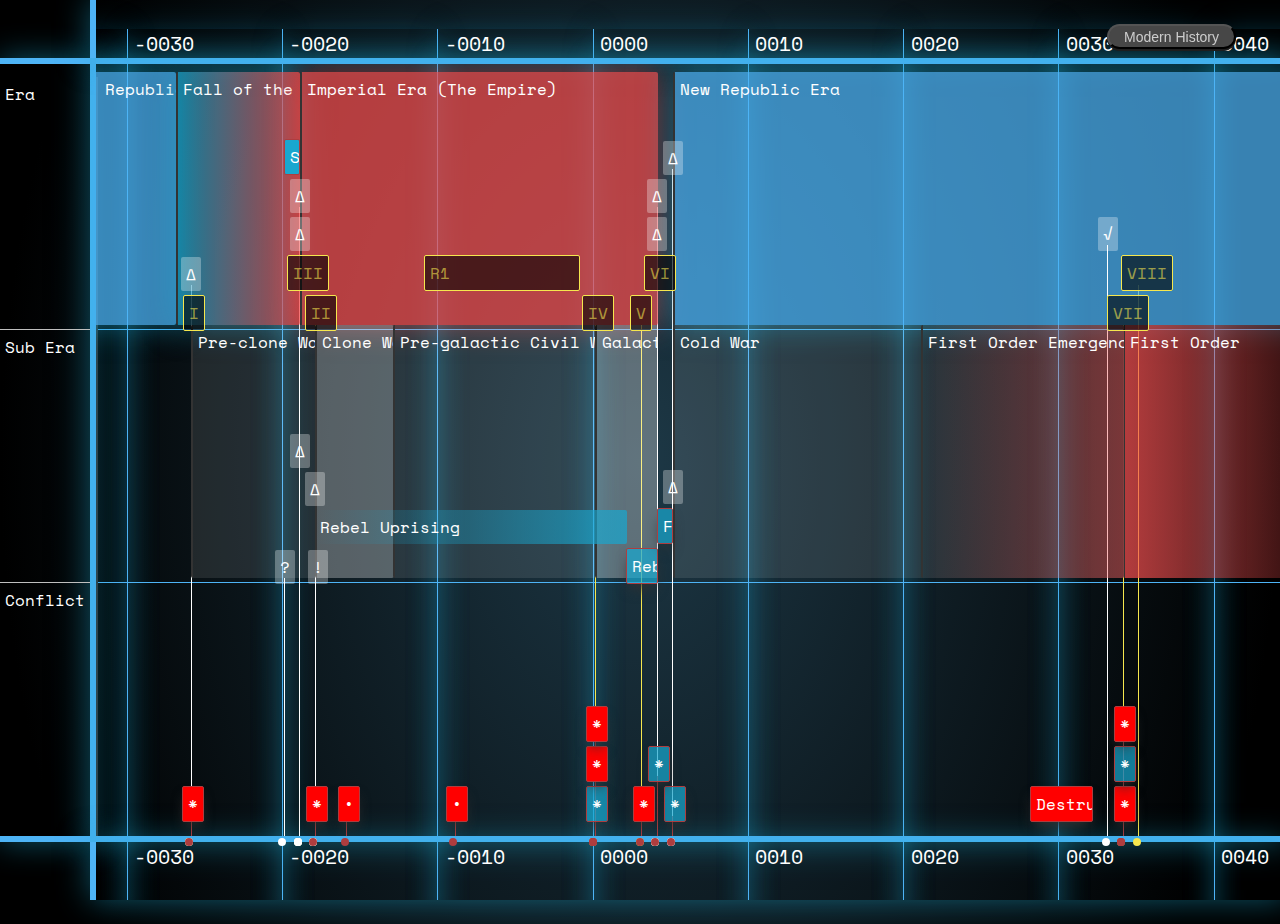
==== commit fc1c803a: "deleted outer frame, was causing too much lag" ====
--- a/index.html
+++ b/index.html
@@ -13,7 +13,7 @@
 </head>
 <body>
 
-<input type="button" id="window1" value="Reset"><br>
+<input type="button" id="window1" value="Modern History" class="buttonreset"><br>
 
   <div id="visualization">
 
--- a/groups_files/style.css
+++ b/groups_files/style.css
@@ -95,4 +95,26 @@
 
 .vis-label .vis-inner {
 	min-height: 27vh;
-}+}
+
+.buttonreset {
+    background: #474747;
+    color: #ccc;
+    /* padding: 0px; */
+    padding-left: 15px;
+    padding-right: 15px;
+    padding-top: 2px;
+    border-radius: 15px;
+    box-shadow: 0 2px #1e1e1e;
+    position: fixed;
+    top: 24px;
+    right: 44px;
+    font-size: 14px;
+    height: 25px;
+    z-index: 1000;
+}
+
+.vis-timeline {
+    position: inherit;
+ }
+
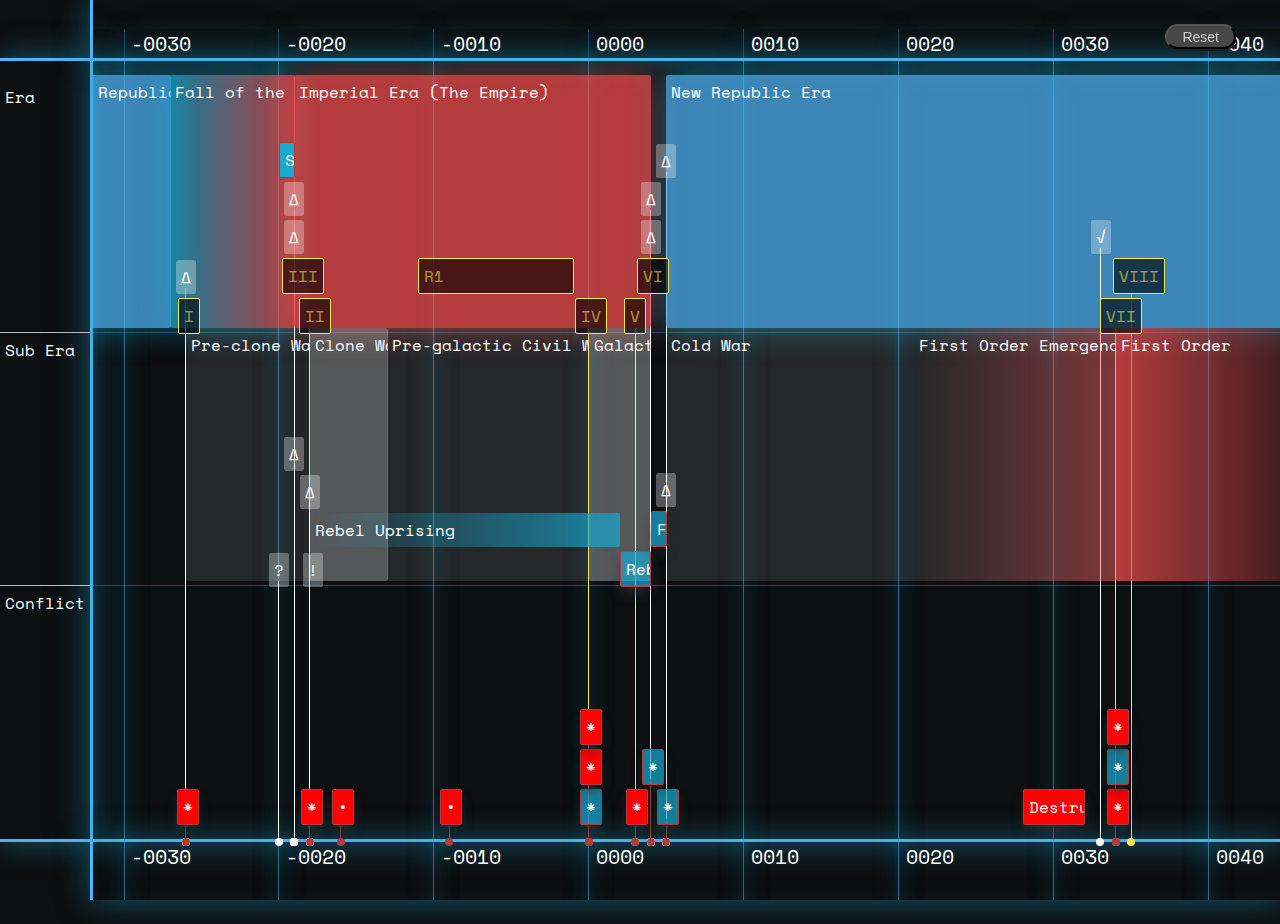
==== commit 7b7aeb3b: "tweaks" ====
--- a/index.html
+++ b/index.html
@@ -13,7 +13,7 @@
 </head>
 <body>
 
-<input type="button" id="window1" value="Modern History" class="buttonreset"><br>
+<input type="button" id="window1" value="Reset" class="buttonreset"><br>
 
   <div id="visualization">
 
--- a/groups_files/vis-timeline-graph2d.min.css
+++ b/groups_files/vis-timeline-graph2d.min.css
@@ -573,7 +573,6 @@
 	width: 100%;
 	height: 100%;
 	overflow: visible;
-	border-left: 2px solid #333;
 }
 .vis-axis {
 	position: absolute;
@@ -651,7 +650,7 @@
 	box-sizing: border-box
 }
 .vis-panel.vis-bottom, .vis-panel.vis-center, .vis-panel.vis-left, .vis-panel.vis-right, .vis-panel.vis-top {
-	border: 6px #4EB4F6;
+	border: 3px #4EB4F6;
 	box-shadow: 0px 0px 32px 0px rgba(25,167,207,.5);
 }
 .vis-panel.vis-center, .vis-panel.vis-left, .vis-panel.vis-right {
@@ -831,8 +830,8 @@
 	border-right: 1px solid 
 }
 .vis-time-axis .vis-grid.vis-minor {
-	border-color: #4EB4F6;
-	box-shadow: 0px 0px 32px -4px rgba(25,167,207,0.3);
+	border-color: #4eb4f652;
+	box-shadow: 0px 0px 32px -4px rgba(25,167,207,0.1);
 }
 .vis-time-axis .vis-grid.vis-major {
 	border-color: #0089E2;
--- a/groups_files/style.css
+++ b/groups_files/style.css
@@ -2,7 +2,7 @@
 	/* Rectangle Copy: */
 	background-position: 0px 0px;
 /* Rectangle Copy: */
-background-image: radial-gradient(50% 100%, #1D3846 0%, #000000 100%);
+background: #0d0f11;
 
 	font-family: 'space mono', sans-serif;
     font-size: 12pt;
@@ -118,3 +118,8 @@
     position: inherit;
  }
 
+ .vis-foreground .vis-group {
+    border-bottom: 1px solid #4eb4f652;
+}
+
+
